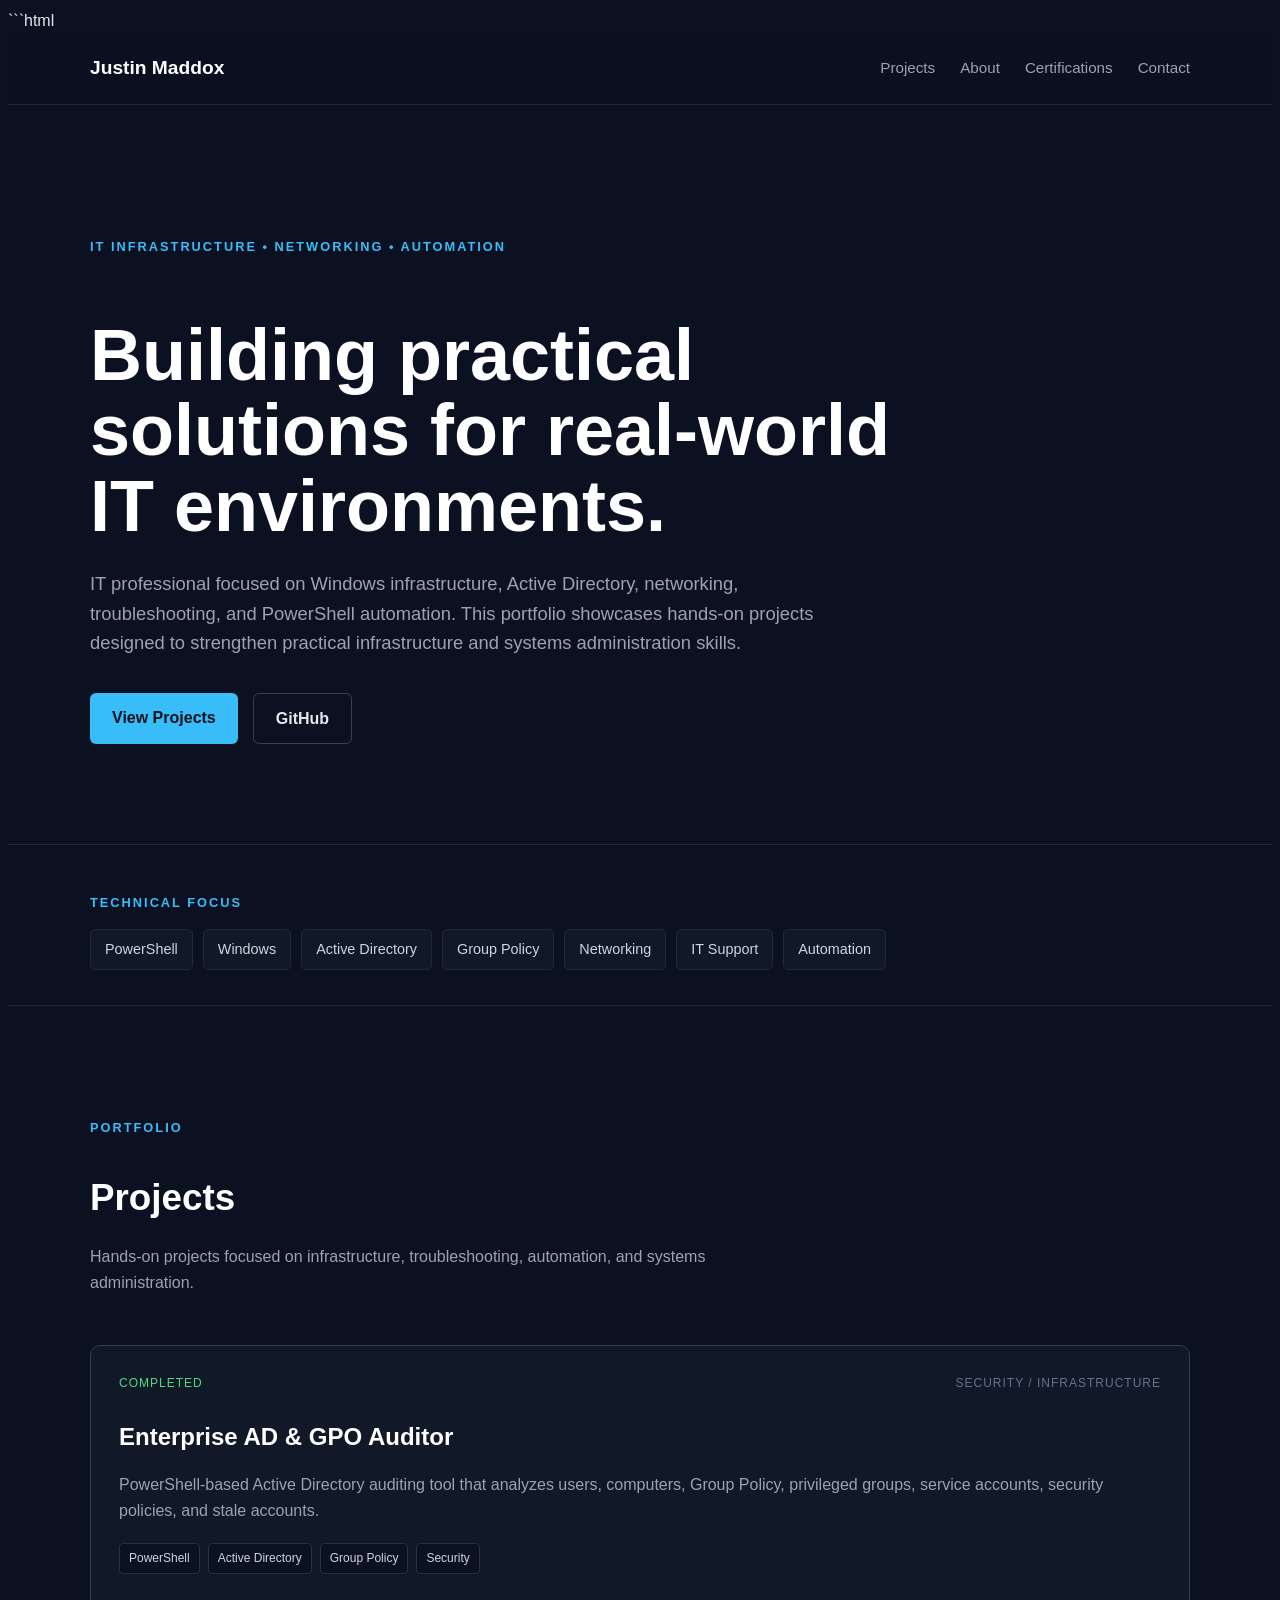
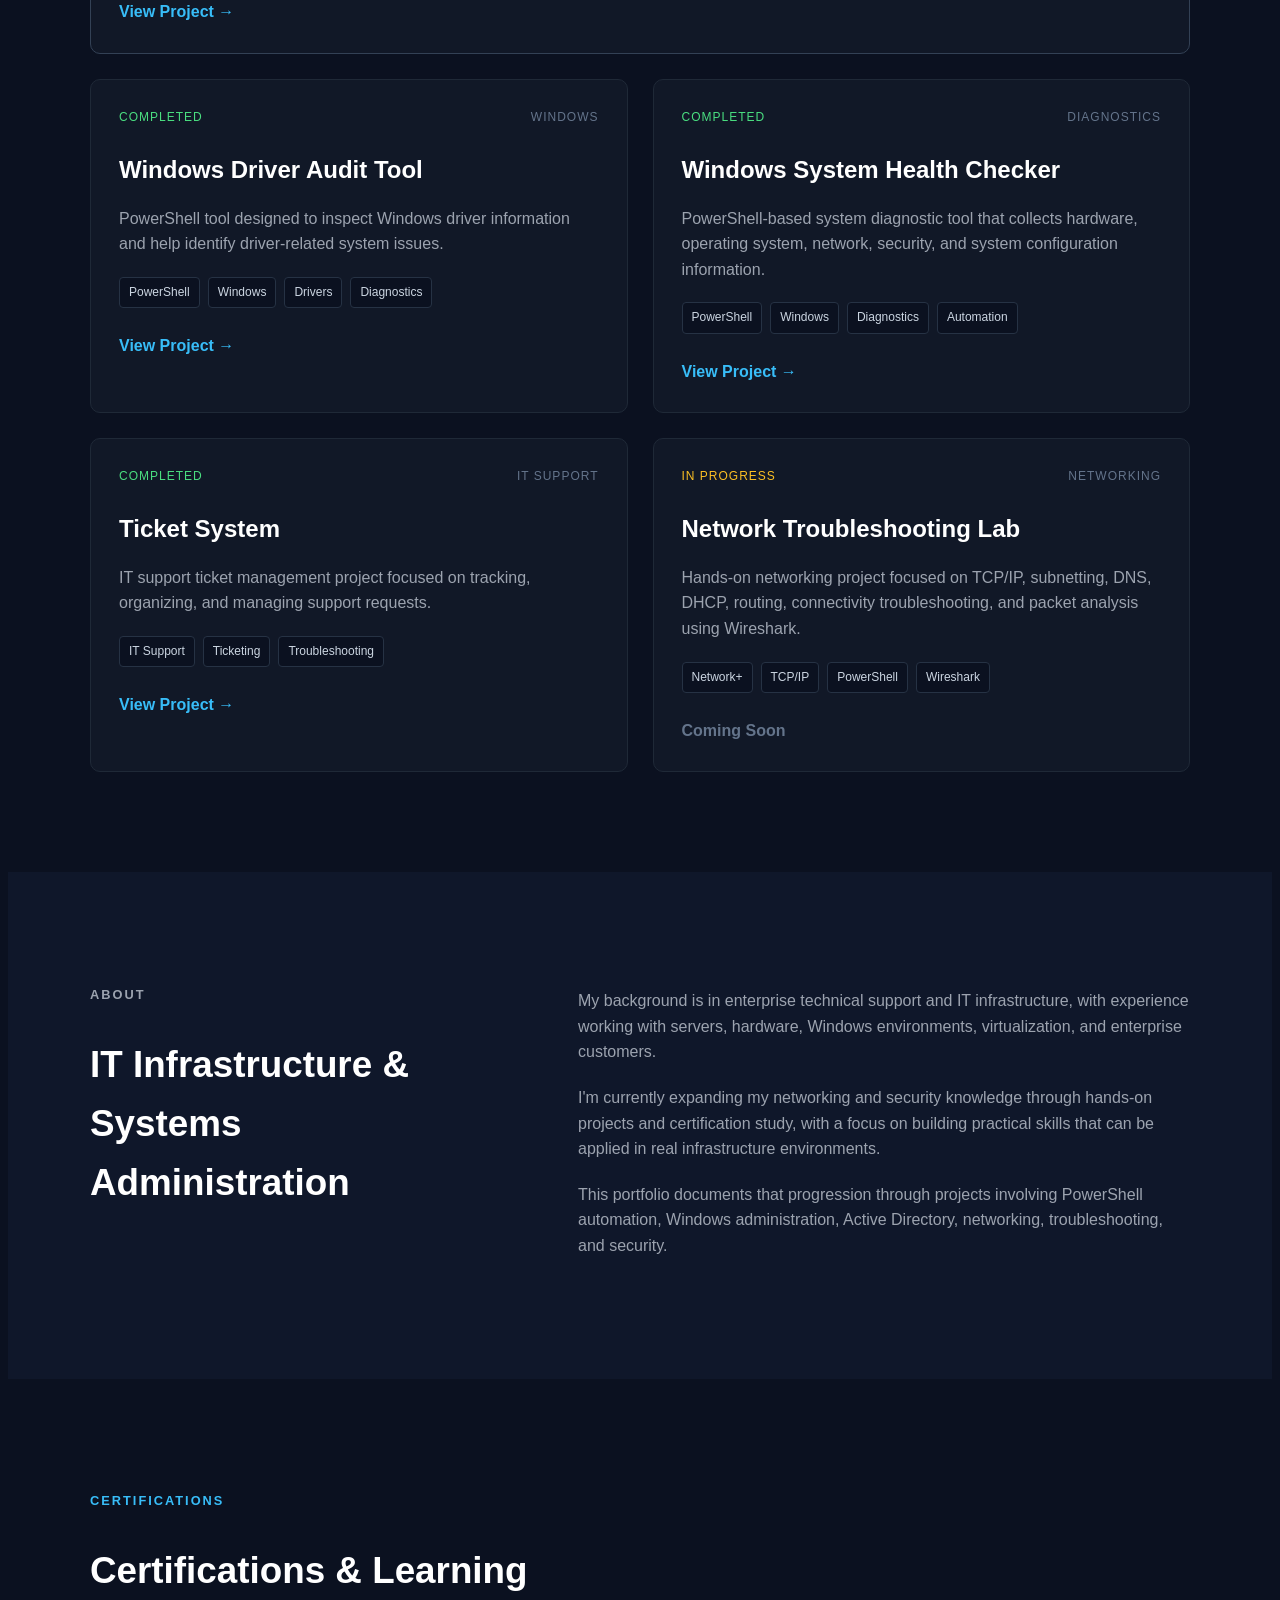
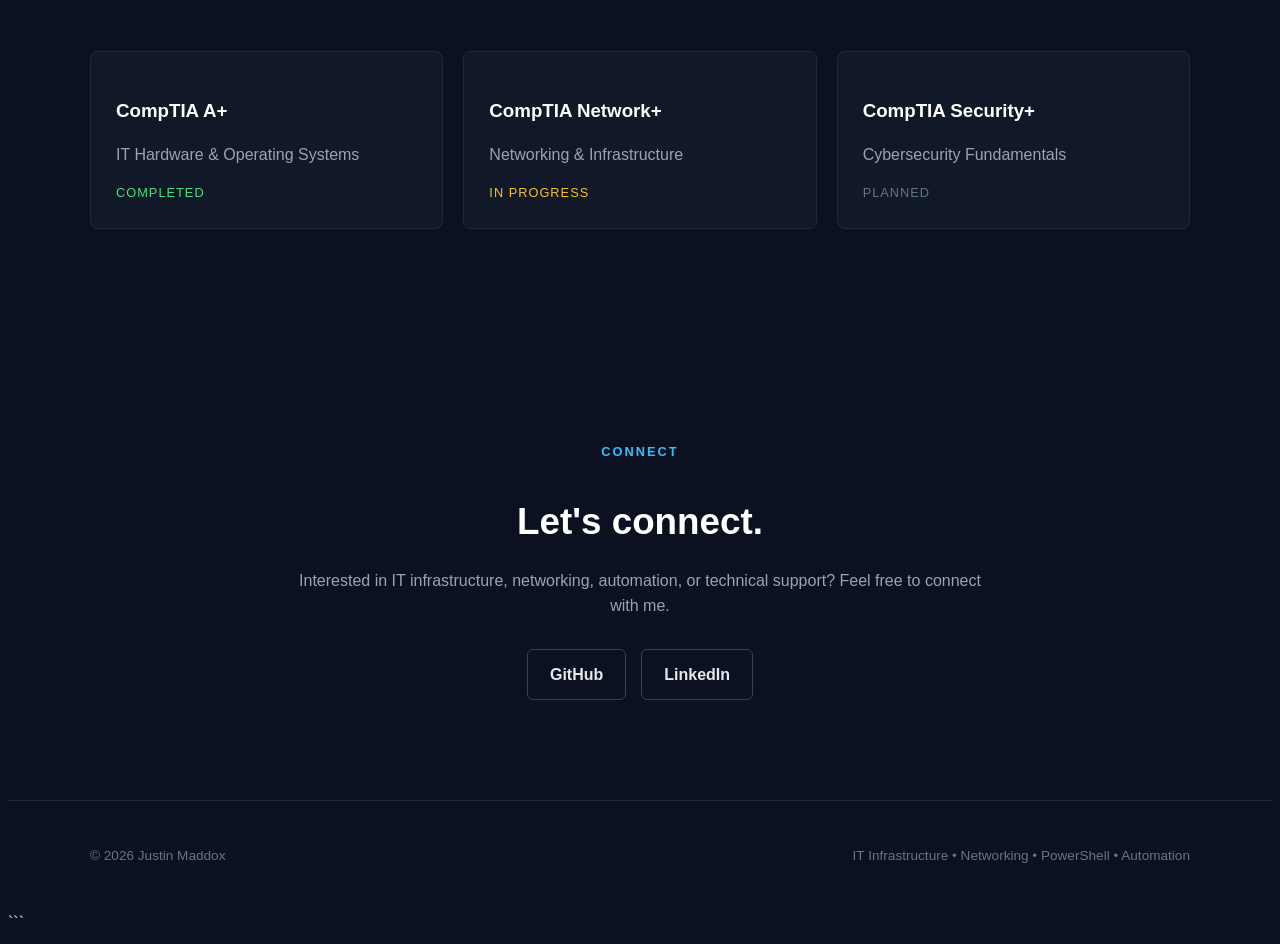
==== index.html @ 747c0b03 "Created initial portfolio website" ====
```html
<!DOCTYPE html>
<html lang="en">
<head>
    <meta charset="UTF-8">
    <meta name="viewport" content="width=device-width, initial-scale=1.0">
    <meta name="description" content="Justin Maddox - IT Infrastructure, Networking, PowerShell, and Automation Portfolio">
    <title>Justin Maddox | IT Infrastructure & Automation</title>
    <link rel="stylesheet" href="style.css">
</head>

<body>

    <header class="navbar">
        <div class="container nav-container">
            <a href="#" class="logo">Justin Maddox</a>

            <nav>
                <a href="#projects">Projects</a>
                <a href="#about">About</a>
                <a href="#certifications">Certifications</a>
                <a href="#contact">Contact</a>
            </nav>
        </div>
    </header>


    <main>

        <!-- Hero Section -->
        <section class="hero">
            <div class="container">

                <p class="eyebrow">IT INFRASTRUCTURE • NETWORKING • AUTOMATION</p>

                <h1>Building practical solutions for real-world IT environments.</h1>

                <p class="hero-description">
                    IT professional focused on Windows infrastructure, Active Directory,
                    networking, troubleshooting, and PowerShell automation.
                    This portfolio showcases hands-on projects designed to strengthen
                    practical infrastructure and systems administration skills.
                </p>

                <div class="hero-buttons">
                    <a href="#projects" class="button primary">View Projects</a>
                    <a href="https://github.com/jus7591" class="button secondary" target="_blank">
                        GitHub
                    </a>
                </div>

            </div>
        </section>


        <!-- Skills -->
        <section class="skills">
            <div class="container">

                <p class="section-label">TECHNICAL FOCUS</p>

                <div class="skill-list">
                    <span>PowerShell</span>
                    <span>Windows</span>
                    <span>Active Directory</span>
                    <span>Group Policy</span>
                    <span>Networking</span>
                    <span>IT Support</span>
                    <span>Automation</span>
                </div>

            </div>
        </section>


        <!-- Projects -->
        <section id="projects" class="section">
            <div class="container">

                <div class="section-heading">
                    <p class="section-label">PORTFOLIO</p>
                    <h2>Projects</h2>
                    <p>
                        Hands-on projects focused on infrastructure, troubleshooting,
                        automation, and systems administration.
                    </p>
                </div>


                <div class="project-grid">

                    <!-- AD & GPO Auditor -->
                    <article class="project-card featured">

                        <div class="project-header">
                            <span class="project-status completed">Completed</span>
                            <span class="project-type">Security / Infrastructure</span>
                        </div>

                        <h3>Enterprise AD & GPO Auditor</h3>

                        <p>
                            PowerShell-based Active Directory auditing tool that analyzes
                            users, computers, Group Policy, privileged groups, service
                            accounts, security policies, and stale accounts.
                        </p>

                        <div class="tags">
                            <span>PowerShell</span>
                            <span>Active Directory</span>
                            <span>Group Policy</span>
                            <span>Security</span>
                        </div>

                        <a
                            href="https://github.com/jus7591/Enterprise-AD-GPO-Auditor"
                            target="_blank"
                            class="project-link">
                            View Project →
                        </a>

                    </article>


                    <!-- Driver Audit -->
                    <article class="project-card">

                        <div class="project-header">
                            <span class="project-status completed">Completed</span>
                            <span class="project-type">Windows</span>
                        </div>

                        <h3>Windows Driver Audit Tool</h3>

                        <p>
                            PowerShell tool designed to inspect Windows driver information
                            and help identify driver-related system issues.
                        </p>

                        <div class="tags">
                            <span>PowerShell</span>
                            <span>Windows</span>
                            <span>Drivers</span>
                            <span>Diagnostics</span>
                        </div>

                        <a
                            href="https://github.com/jus7591/Windows-Driver-Audit-Tool"
                            target="_blank"
                            class="project-link">
                            View Project →
                        </a>

                    </article>


                    <!-- System Health -->
                    <article class="project-card">

                        <div class="project-header">
                            <span class="project-status completed">Completed</span>
                            <span class="project-type">Diagnostics</span>
                        </div>

                        <h3>Windows System Health Checker</h3>

                        <p>
                            PowerShell-based system diagnostic tool that collects hardware,
                            operating system, network, security, and system configuration
                            information.
                        </p>

                        <div class="tags">
                            <span>PowerShell</span>
                            <span>Windows</span>
                            <span>Diagnostics</span>
                            <span>Automation</span>
                        </div>

                        <a
                            href="https://github.com/jus7591/Windows-System-Health-Checker"
                            target="_blank"
                            class="project-link">
                            View Project →
                        </a>

                    </article>


                    <!-- Ticket System -->
                    <article class="project-card">

                        <div class="project-header">
                            <span class="project-status completed">Completed</span>
                            <span class="project-type">IT Support</span>
                        </div>

                        <h3>Ticket System</h3>

                        <p>
                            IT support ticket management project focused on tracking,
                            organizing, and managing support requests.
                        </p>

                        <div class="tags">
                            <span>IT Support</span>
                            <span>Ticketing</span>
                            <span>Troubleshooting</span>
                        </div>

                        <a
                            href="https://github.com/jus7591/ticket-system"
                            target="_blank"
                            class="project-link">
                            View Project →
                        </a>

                    </article>


                    <!-- Network Project -->
                    <article class="project-card upcoming">

                        <div class="project-header">
                            <span class="project-status planned">In Progress</span>
                            <span class="project-type">Networking</span>
                        </div>

                        <h3>Network Troubleshooting Lab</h3>

                        <p>
                            Hands-on networking project focused on TCP/IP, subnetting,
                            DNS, DHCP, routing, connectivity troubleshooting, and
                            packet analysis using Wireshark.
                        </p>

                        <div class="tags">
                            <span>Network+</span>
                            <span>TCP/IP</span>
                            <span>PowerShell</span>
                            <span>Wireshark</span>
                        </div>

                        <span class="project-link disabled">
                            Coming Soon
                        </span>

                    </article>

                </div>

            </div>
        </section>


        <!-- About -->
        <section id="about" class="section alternate">
            <div class="container about-grid">

                <div>
                    <p class="section-label">ABOUT</p>
                    <h2>IT Infrastructure & Systems Administration</h2>
                </div>

                <div>
                    <p>
                        My background is in enterprise technical support and IT
                        infrastructure, with experience working with servers,
                        hardware, Windows environments, virtualization, and
                        enterprise customers.
                    </p>

                    <p>
                        I'm currently expanding my networking and security knowledge
                        through hands-on projects and certification study, with a focus
                        on building practical skills that can be applied in real
                        infrastructure environments.
                    </p>

                    <p>
                        This portfolio documents that progression through projects
                        involving PowerShell automation, Windows administration,
                        Active Directory, networking, troubleshooting, and security.
                    </p>
                </div>

            </div>
        </section>


        <!-- Certifications -->
        <section id="certifications" class="section">
            <div class="container">

                <div class="section-heading">
                    <p class="section-label">CERTIFICATIONS</p>
                    <h2>Certifications & Learning</h2>
                </div>

                <div class="cert-grid">

                    <div class="cert-card">
                        <h3>CompTIA A+</h3>
                        <p>IT Hardware & Operating Systems</p>
                        <span class="cert-status">Completed</span>
                    </div>

                    <div class="cert-card">
                        <h3>CompTIA Network+</h3>
                        <p>Networking & Infrastructure</p>
                        <span class="cert-status in-progress">In Progress</span>
                    </div>

                    <div class="cert-card">
                        <h3>CompTIA Security+</h3>
                        <p>Cybersecurity Fundamentals</p>
                        <span class="cert-status planned">Planned</span>
                    </div>

                </div>

            </div>
        </section>


        <!-- Contact -->
        <section id="contact" class="section contact-section">
            <div class="container">

                <p class="section-label">CONNECT</p>

                <h2>Let's connect.</h2>

                <p>
                    Interested in IT infrastructure, networking, automation,
                    or technical support? Feel free to connect with me.
                </p>

                <div class="contact-links">

                    <a
                        href="https://github.com/jus7591"
                        target="_blank"
                        class="button secondary">
                        GitHub
                    </a>

                    <!-- Replace with your LinkedIn URL -->
                    <a
                        href="https://www.linkedin.com/in/justin-maddox/"
                        class="button secondary">
                        LinkedIn
                    </a>

                </div>

            </div>
        </section>

    </main>


    <footer>
        <div class="container">

            <p>
                © 2026 Justin Maddox
            </p>

            <p>
                IT Infrastructure • Networking • PowerShell • Automation
            </p>

        </div>
    </footer>

</body>
</html>
```
---- style.css ----
```css
/* =========================================================
   Base
========================================================= */

* {
    margin: 0;
    padding: 0;
    box-sizing: border-box;
}

html {
    scroll-behavior: smooth;
}

body {
    font-family: Arial, Helvetica, sans-serif;
    background: #0b1120;
    color: #e5e7eb;
    line-height: 1.6;
}

a {
    color: inherit;
    text-decoration: none;
}

.container {
    width: min(1100px, 90%);
    margin: 0 auto;
}


/* =========================================================
   Navigation
========================================================= */

.navbar {
    position: sticky;
    top: 0;
    z-index: 1000;
    background: rgba(11, 17, 32, 0.95);
    border-bottom: 1px solid #1f2937;
    backdrop-filter: blur(10px);
}

.nav-container {
    display: flex;
    justify-content: space-between;
    align-items: center;
    min-height: 70px;
}

.logo {
    font-size: 1.2rem;
    font-weight: 700;
    color: #ffffff;
}

nav {
    display: flex;
    gap: 25px;
}

nav a {
    color: #9ca3af;
    font-size: 0.95rem;
    transition: color 0.2s ease;
}

nav a:hover {
    color: #38bdf8;
}


/* =========================================================
   Hero
========================================================= */

.hero {
    padding: 120px 0 100px;
    border-bottom: 1px solid #1f2937;
}

.eyebrow,
.section-label {
    color: #38bdf8;
    font-size: 0.8rem;
    font-weight: 700;
    letter-spacing: 2px;
    margin-bottom: 15px;
}

.hero h1 {
    max-width: 850px;
    font-size: clamp(2.5rem, 6vw, 4.5rem);
    line-height: 1.05;
    color: #ffffff;
    margin-bottom: 25px;
}

.hero-description {
    max-width: 750px;
    color: #9ca3af;
    font-size: 1.15rem;
    margin-bottom: 35px;
}

.hero-buttons {
    display: flex;
    gap: 15px;
    flex-wrap: wrap;
}


/* =========================================================
   Buttons
========================================================= */

.button {
    display: inline-block;
    padding: 12px 22px;
    border-radius: 6px;
    font-weight: 600;
    transition: all 0.2s ease;
}

.button.primary {
    background: #38bdf8;
    color: #07111f;
}

.button.primary:hover {
    background: #7dd3fc;
    transform: translateY(-2px);
}

.button.secondary {
    border: 1px solid #374151;
    color: #e5e7eb;
}

.button.secondary:hover {
    border-color: #38bdf8;
    color: #38bdf8;
}


/* =========================================================
   Skills
========================================================= */

.skills {
    padding: 35px 0;
    border-bottom: 1px solid #1f2937;
}

.skill-list {
    display: flex;
    flex-wrap: wrap;
    gap: 10px;
}

.skill-list span {
    padding: 8px 14px;
    background: #111827;
    border: 1px solid #1f2937;
    border-radius: 5px;
    color: #d1d5db;
    font-size: 0.9rem;
}


/* =========================================================
   Sections
========================================================= */

.section {
    padding: 100px 0;
}

.section.alternate {
    background: #0f172a;
}

.section-heading {
    max-width: 700px;
    margin-bottom: 50px;
}

.section h2 {
    color: #ffffff;
    font-size: 2.3rem;
    margin-bottom: 10px;
}

.section-heading p:last-child {
    color: #9ca3af;
}


/* =========================================================
   Projects
========================================================= */

.project-grid {
    display: grid;
    grid-template-columns: repeat(2, 1fr);
    gap: 25px;
}

.project-card {
    background: #111827;
    border: 1px solid #1f2937;
    border-radius: 10px;
    padding: 28px;
    transition: transform 0.2s ease, border-color 0.2s ease;
}

.project-card:hover {
    transform: translateY(-4px);
    border-color: #38bdf8;
}

.project-card.featured {
    grid-column: span 2;
    border-color: #334155;
}

.project-header {
    display: flex;
    justify-content: space-between;
    gap: 10px;
    margin-bottom: 20px;
    flex-wrap: wrap;
}

.project-status,
.project-type {
    font-size: 0.75rem;
    text-transform: uppercase;
    letter-spacing: 1px;
}

.project-status.completed {
    color: #4ade80;
}

.project-status.planned {
    color: #fbbf24;
}

.project-type {
    color: #64748b;
}

.project-card h3 {
    color: #ffffff;
    font-size: 1.5rem;
    margin-bottom: 12px;
}

.project-card p {
    color: #9ca3af;
    margin-bottom: 20px;
}

.tags {
    display: flex;
    flex-wrap: wrap;
    gap: 8px;
    margin-bottom: 25px;
}

.tags span {
    background: #0b1120;
    border: 1px solid #263244;
    border-radius: 4px;
    padding: 5px 9px;
    font-size: 0.75rem;
    color: #cbd5e1;
}

.project-link {
    color: #38bdf8;
    font-weight: 600;
}

.project-link:hover {
    color: #7dd3fc;
}

.project-link.disabled {
    color: #64748b;
    cursor: default;
}


/* =========================================================
   About
========================================================= */

.about-grid {
    display: grid;
    grid-template-columns: 1fr 1.5fr;
    gap: 80px;
}

.about-grid p {
    color: #9ca3af;
    margin-bottom: 20px;
}


/* =========================================================
   Certifications
========================================================= */

.cert-grid {
    display: grid;
    grid-template-columns: repeat(3, 1fr);
    gap: 20px;
}

.cert-card {
    background: #111827;
    border: 1px solid #1f2937;
    border-radius: 8px;
    padding: 25px;
}

.cert-card h3 {
    color: #ffffff;
    margin-bottom: 8px;
}

.cert-card p {
    color: #9ca3af;
    margin-bottom: 15px;
}

.cert-status {
    color: #4ade80;
    font-size: 0.8rem;
    text-transform: uppercase;
    letter-spacing: 1px;
}

.cert-status.in-progress {
    color: #fbbf24;
}

.cert-status.planned {
    color: #64748b;
}


/* =========================================================
   Contact
========================================================= */

.contact-section {
    text-align: center;
}

.contact-section > .container {
    max-width: 700px;
}

.contact-section h2 {
    margin-bottom: 15px;
}

.contact-section p:not(.section-label) {
    color: #9ca3af;
    margin-bottom: 30px;
}

.contact-links {
    display: flex;
    justify-content: center;
    gap: 15px;
    flex-wrap: wrap;
}


/* =========================================================
   Footer
========================================================= */

footer {
    border-top: 1px solid #1f2937;
    padding: 30px 0;
    color: #64748b;
    font-size: 0.85rem;
}

footer .container {
    display: flex;
    justify-content: space-between;
    gap: 20px;
    flex-wrap: wrap;
}


/* =========================================================
   Mobile
========================================================= */

@media (max-width: 768px) {

    nav {
        display: none;
    }

    .hero {
        padding: 80px 0;
    }

    .project-grid {
        grid-template-columns: 1fr;
    }

    .project-card.featured {
        grid-column: span 1;
    }

    .about-grid {
        grid-template-columns: 1fr;
        gap: 30px;
    }

    .cert-grid {
        grid-template-columns: 1fr;
    }

    .hero h1 {
        font-size: 2.7rem;
    }

    footer .container {
        flex-direction: column;
    }
}
```
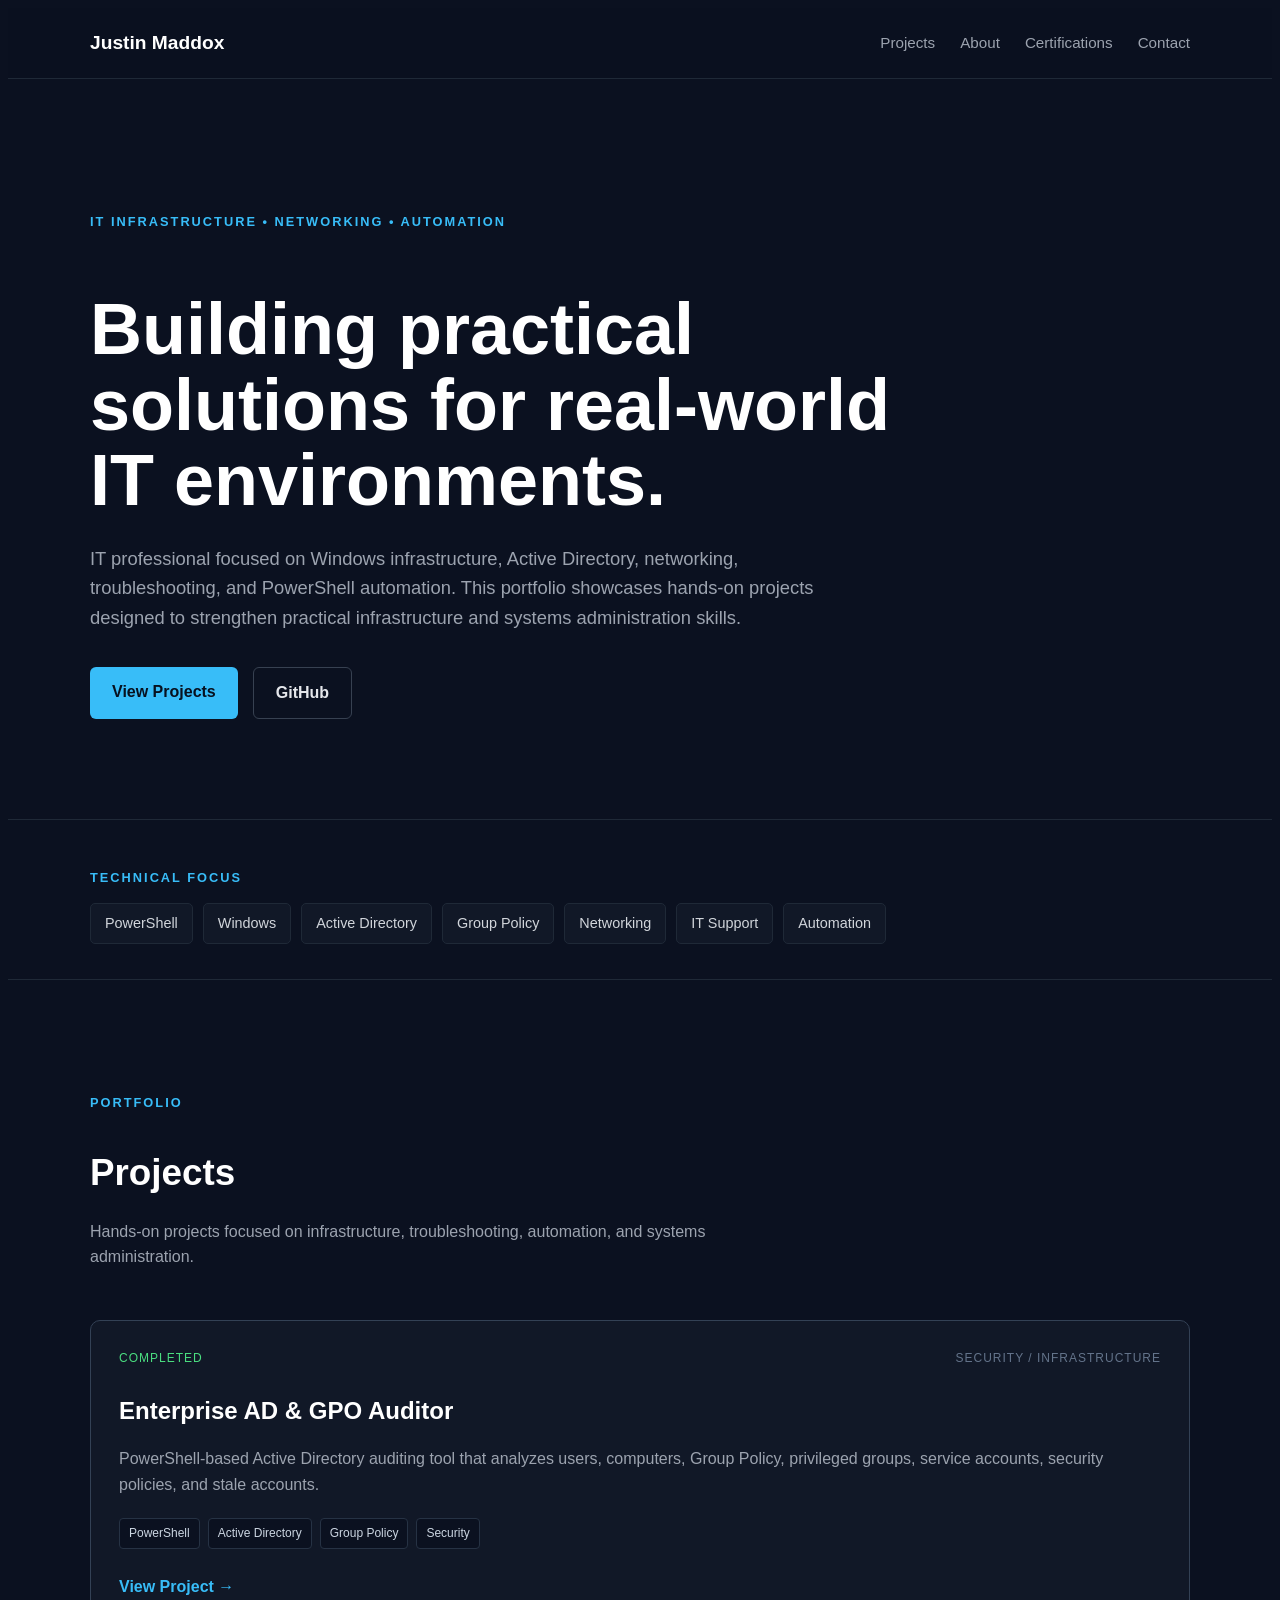
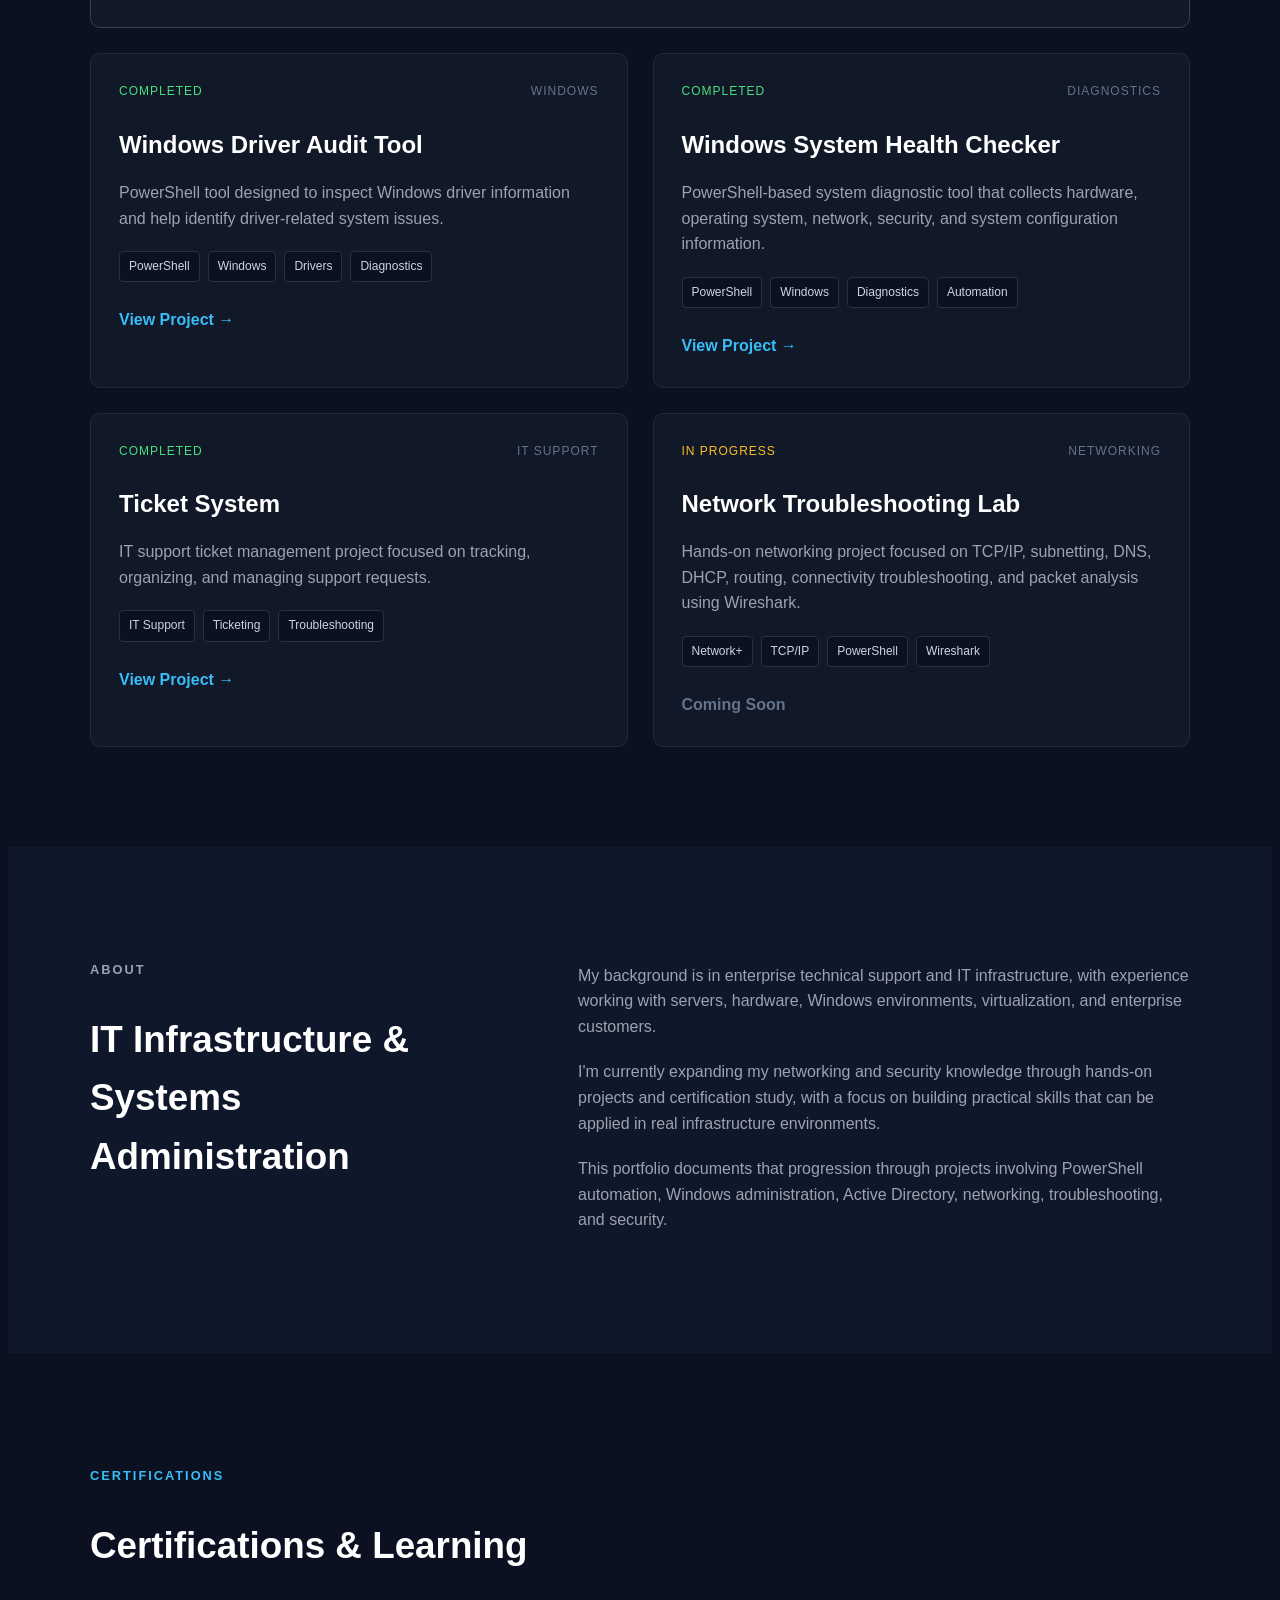
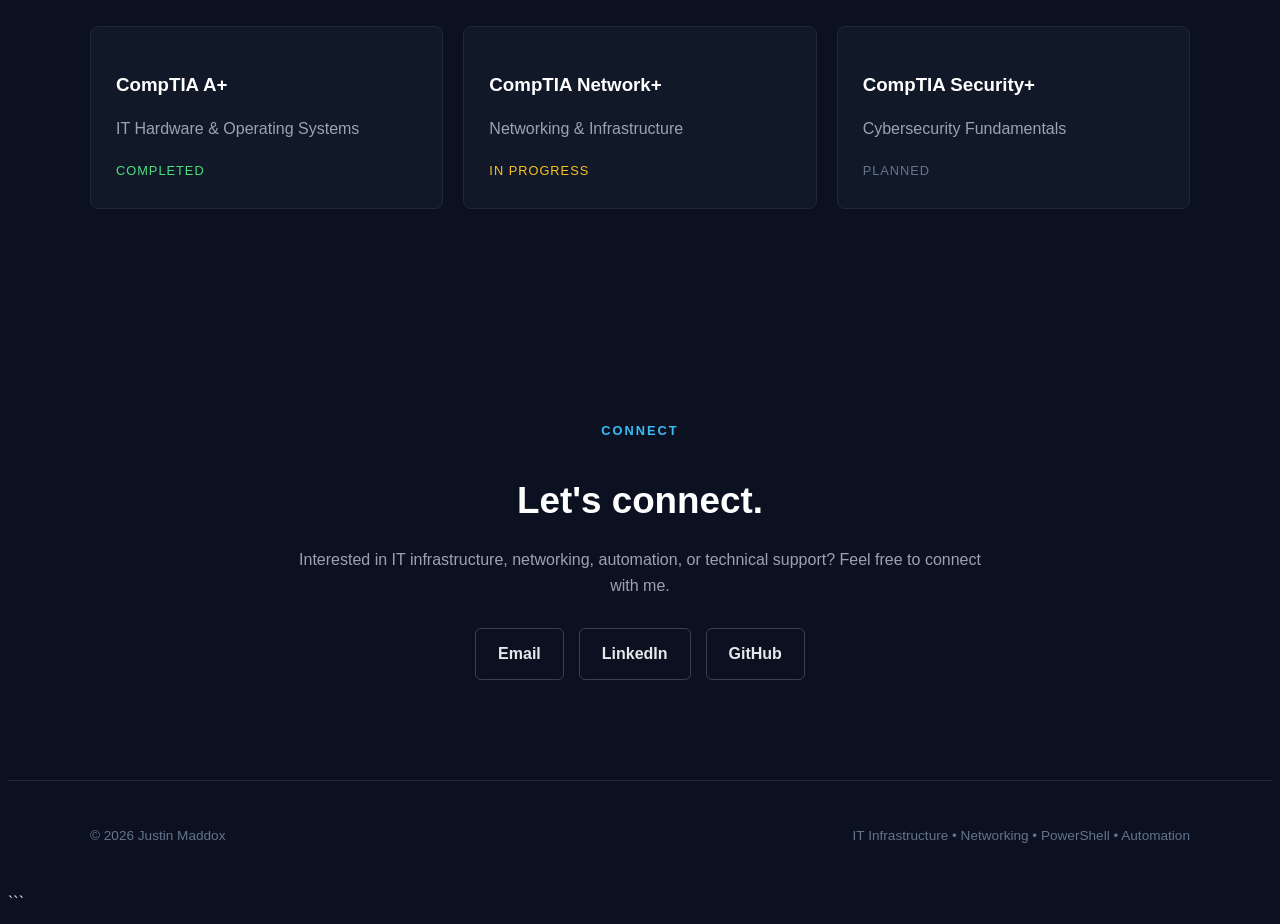
==== commit 30e3d963: "Added email under contact details" ====
--- a/index.html
+++ b/index.html
@@ -1,4 +1,3 @@
-```html
 <!DOCTYPE html>
 <html lang="en">
 <head>
@@ -338,6 +337,18 @@
 
                 <div class="contact-links">
 
+                    <a 
+                        href="mailto:jmaddox7591@gmail.com" 
+                        class="button secondary"> 
+                        Email 
+                    </a>
+                    
+                    <a
+                        href="https://www.linkedin.com/in/justin-maddox/"
+                        class="button secondary">
+                        LinkedIn
+                    </a>
+
                     <a
                         href="https://github.com/jus7591"
                         target="_blank"
@@ -345,13 +356,6 @@
                         GitHub
                     </a>
 
-                    <!-- Replace with your LinkedIn URL -->
-                    <a
-                        href="https://www.linkedin.com/in/justin-maddox/"
-                        class="button secondary">
-                        LinkedIn
-                    </a>
-
                 </div>
 
             </div>
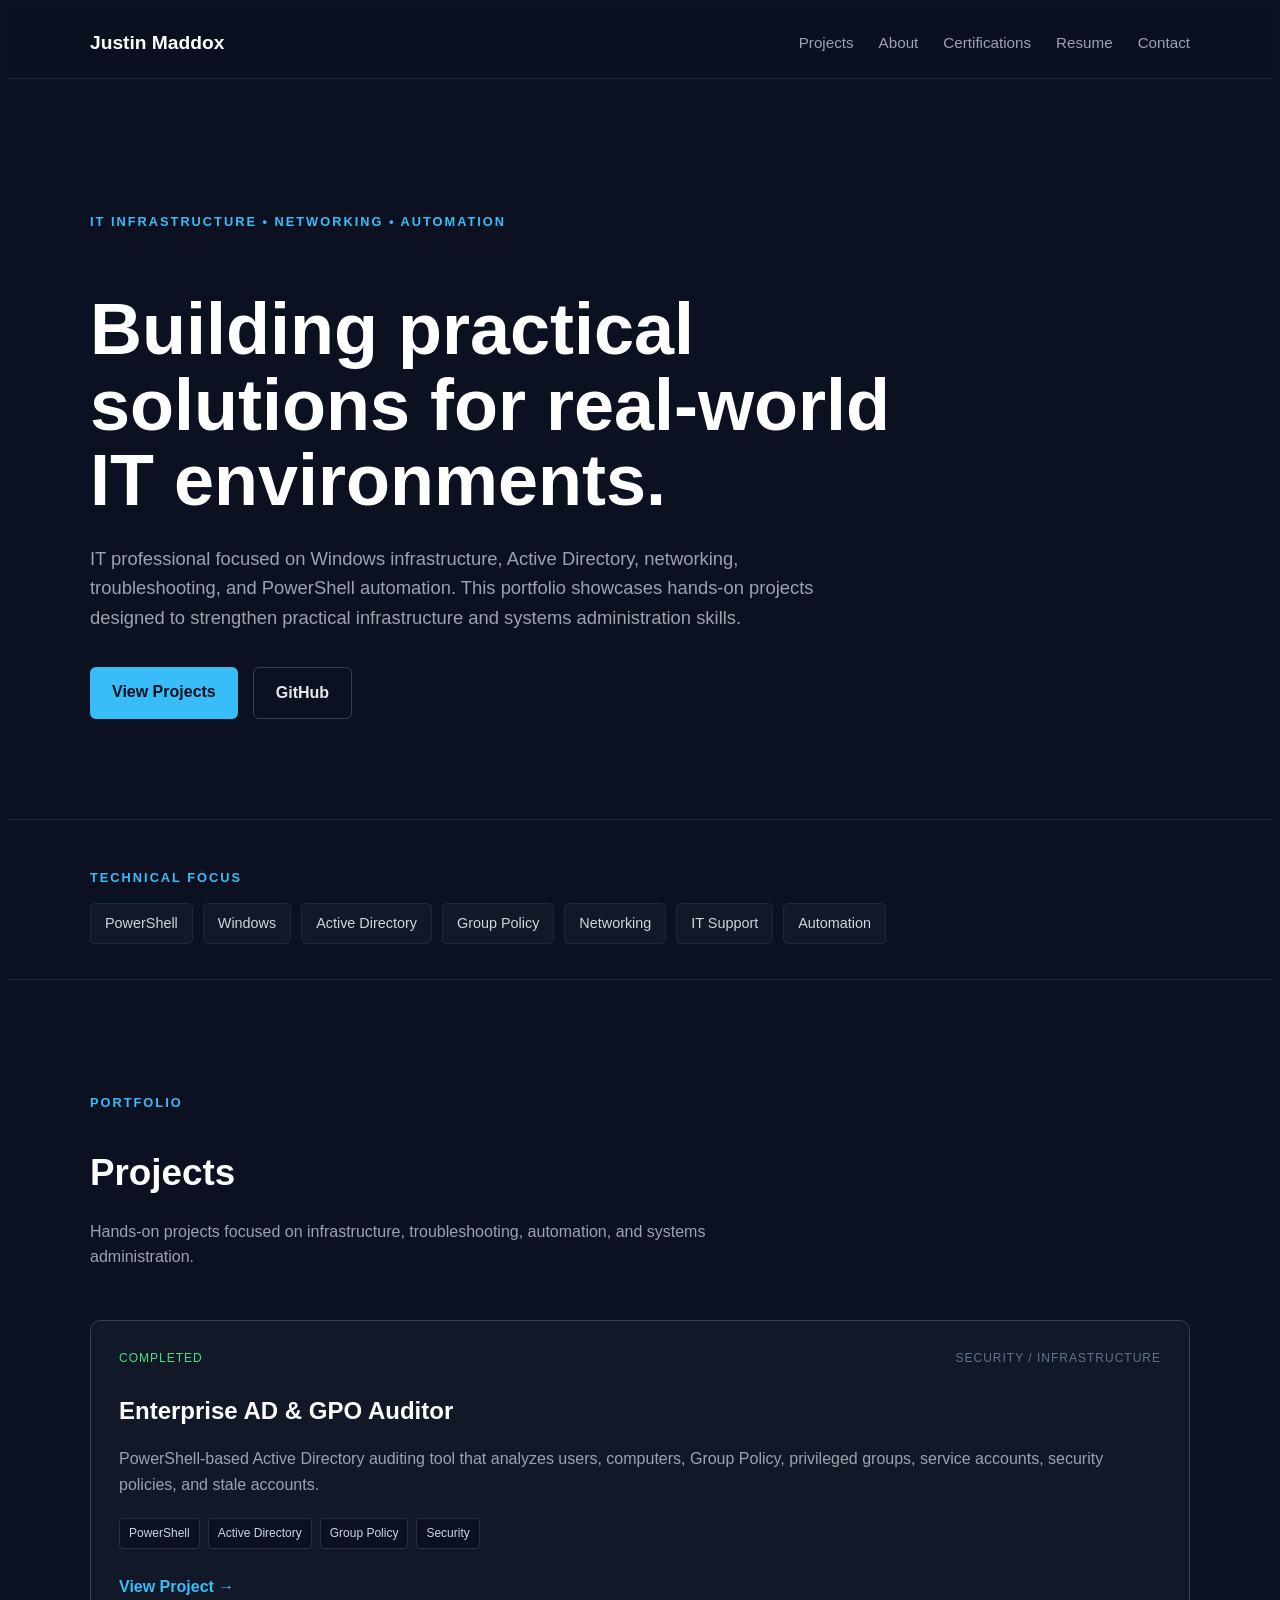
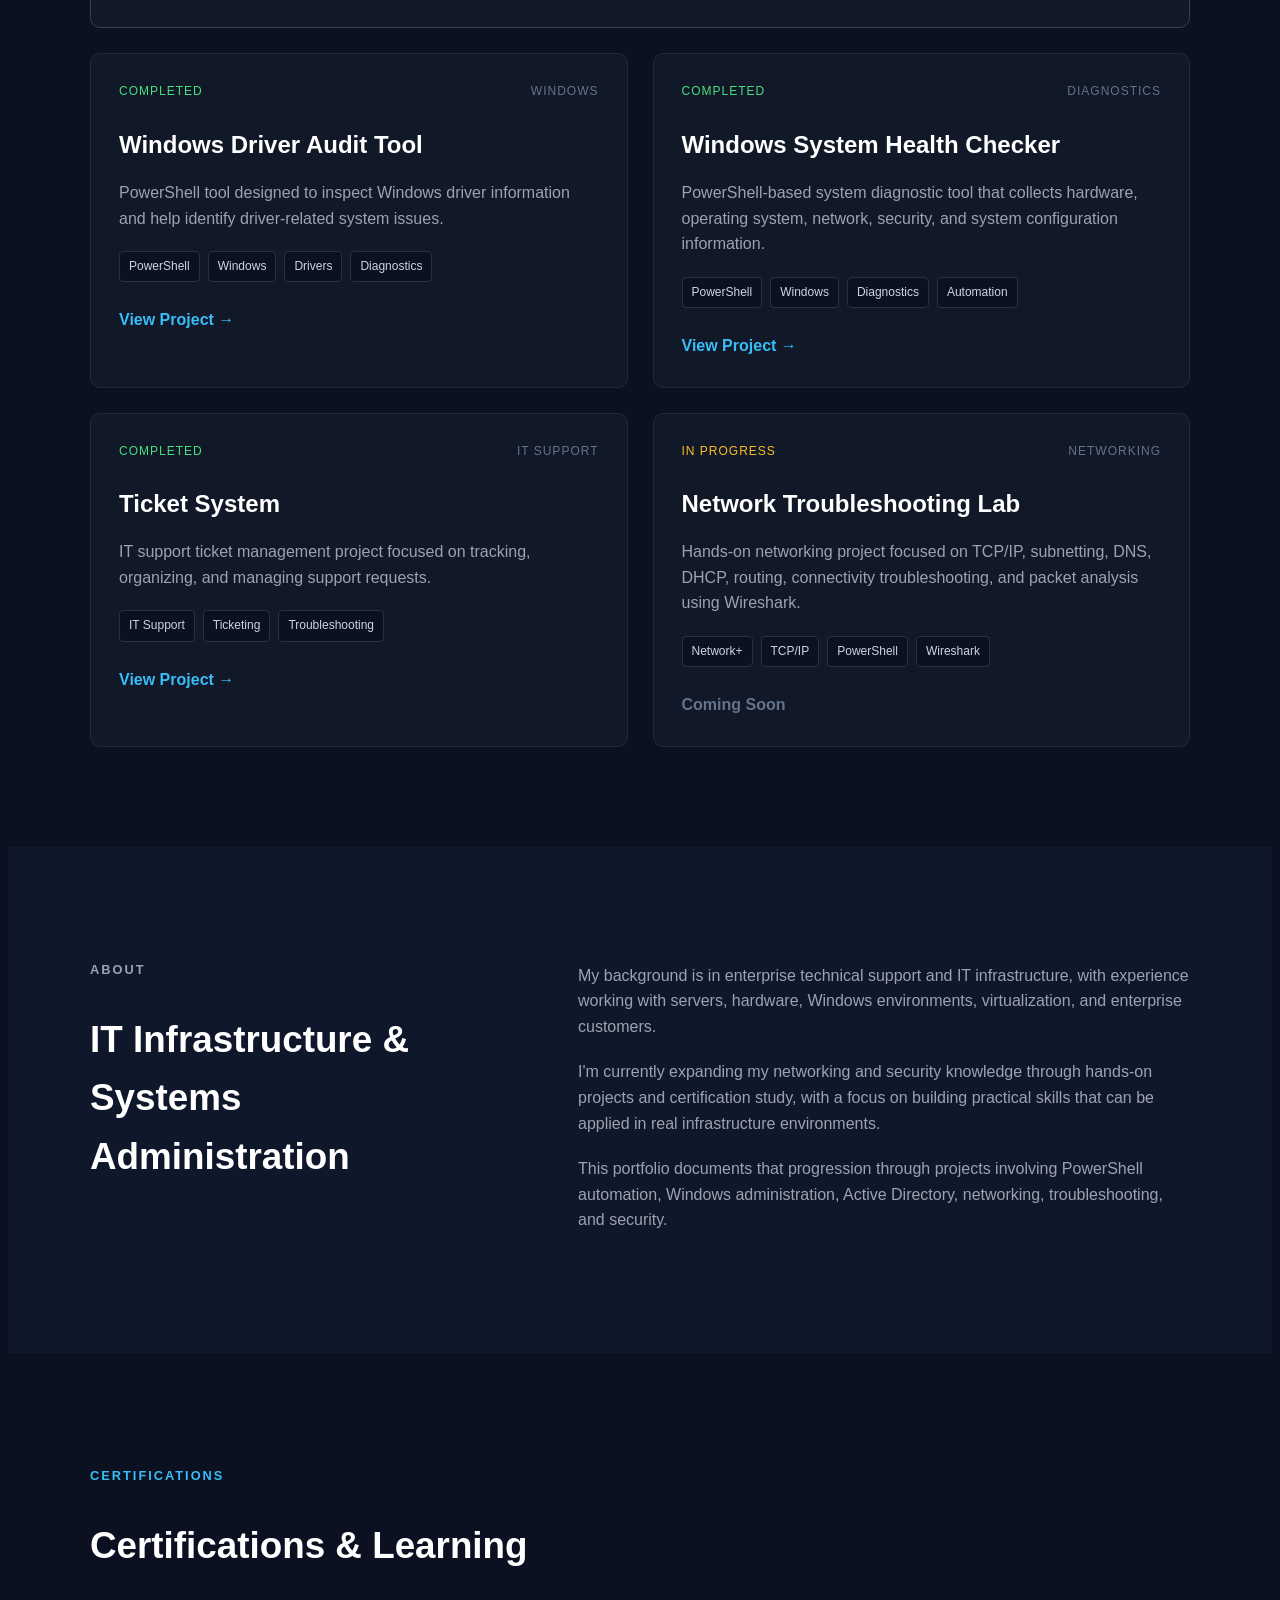
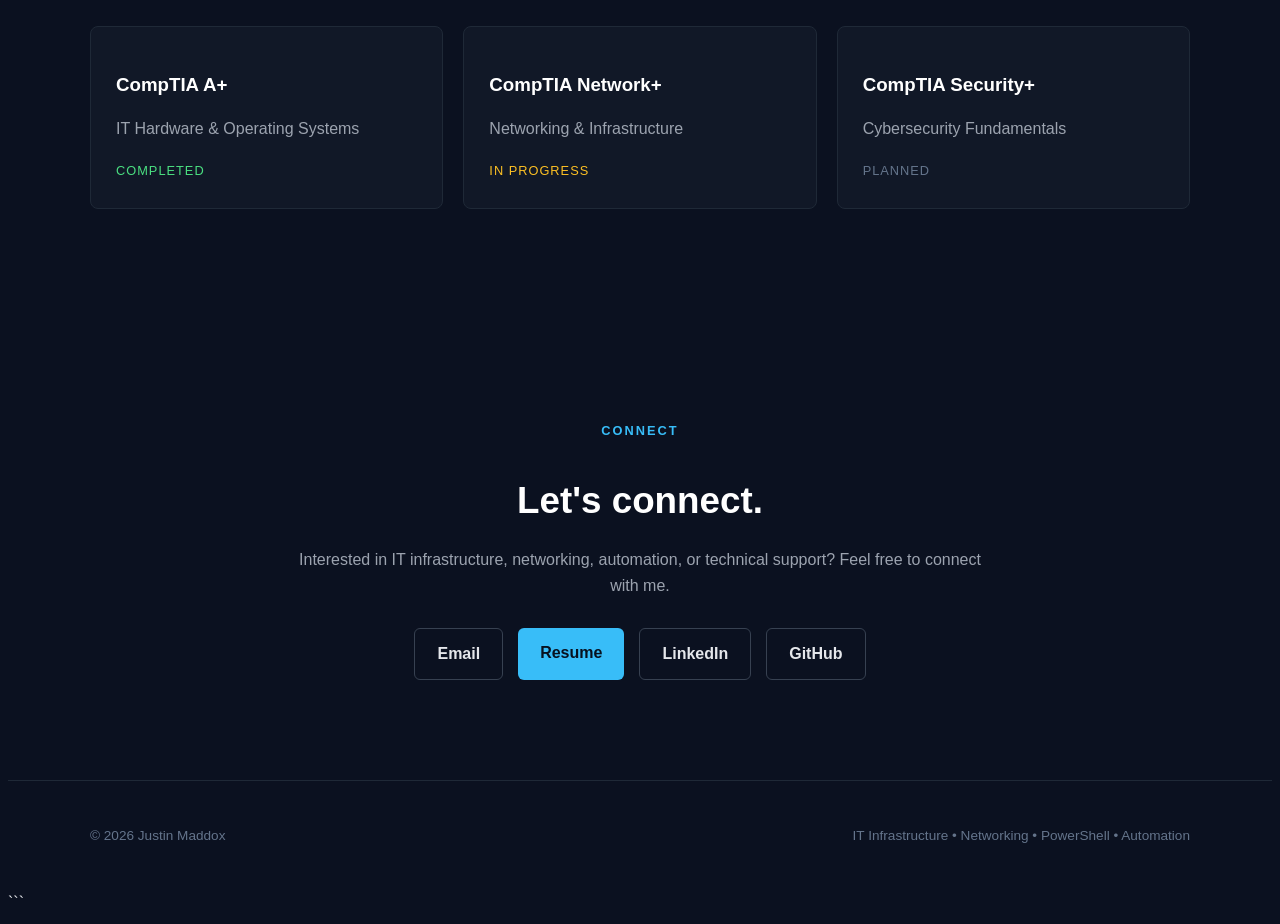
==== commit e7c46aa0: "Add resume to portfolio" ====
--- a/index.html
+++ b/index.html
@@ -18,6 +18,7 @@
                 <a href="#projects">Projects</a>
                 <a href="#about">About</a>
                 <a href="#certifications">Certifications</a>
+                <a href="resume/Justin-Maddox-Resume.pdf" target="_blank">Resume</a>
                 <a href="#contact">Contact</a>
             </nav>
         </div>
@@ -339,12 +340,21 @@
 
                     <a 
                         href="mailto:jmaddox7591@gmail.com" 
+                        target="_blank"
                         class="button secondary"> 
                         Email 
                     </a>
                     
                     <a
+                        href="resume/Justin-Maddox-Resume.pdf"
+                        target="_blank"
+                        class="button primary">
+                        Resume
+                    </a>
+
+                    <a
                         href="https://www.linkedin.com/in/justin-maddox/"
+                        target="_blank"
                         class="button secondary">
                         LinkedIn
                     </a>
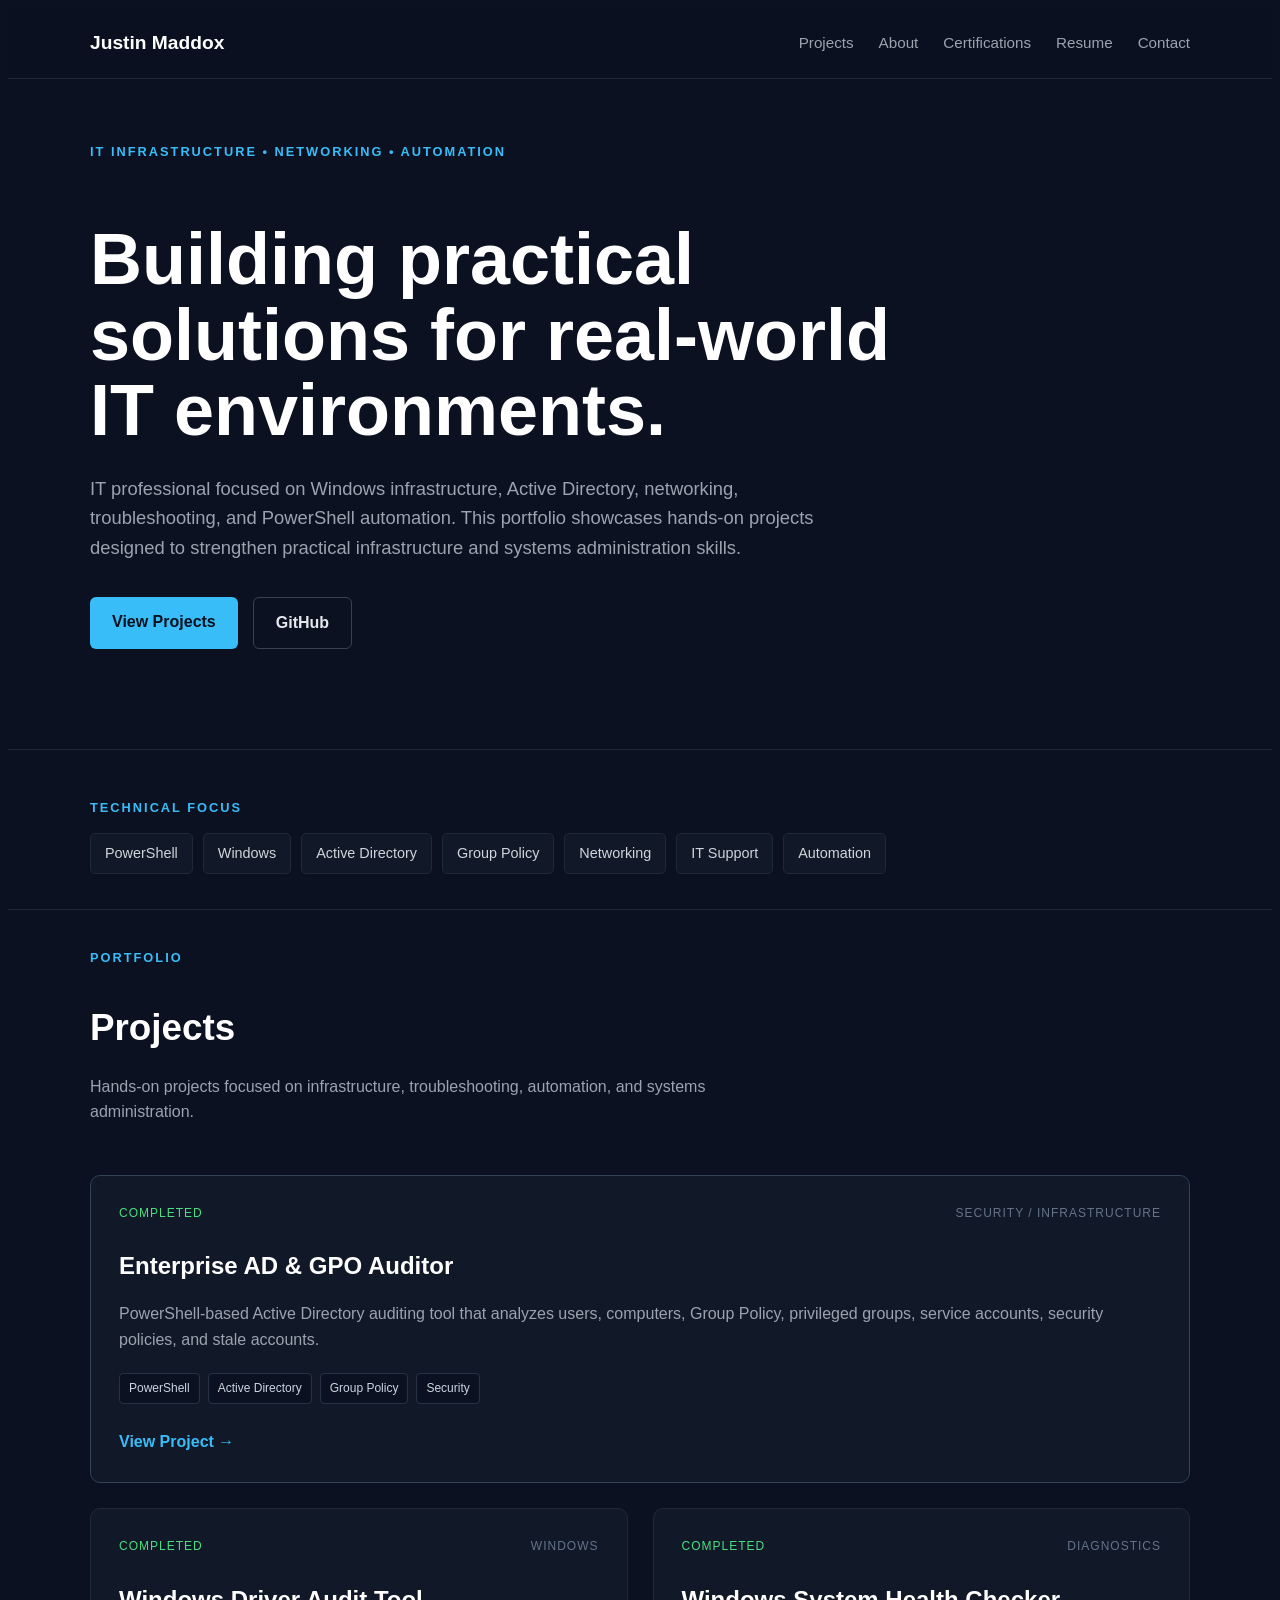
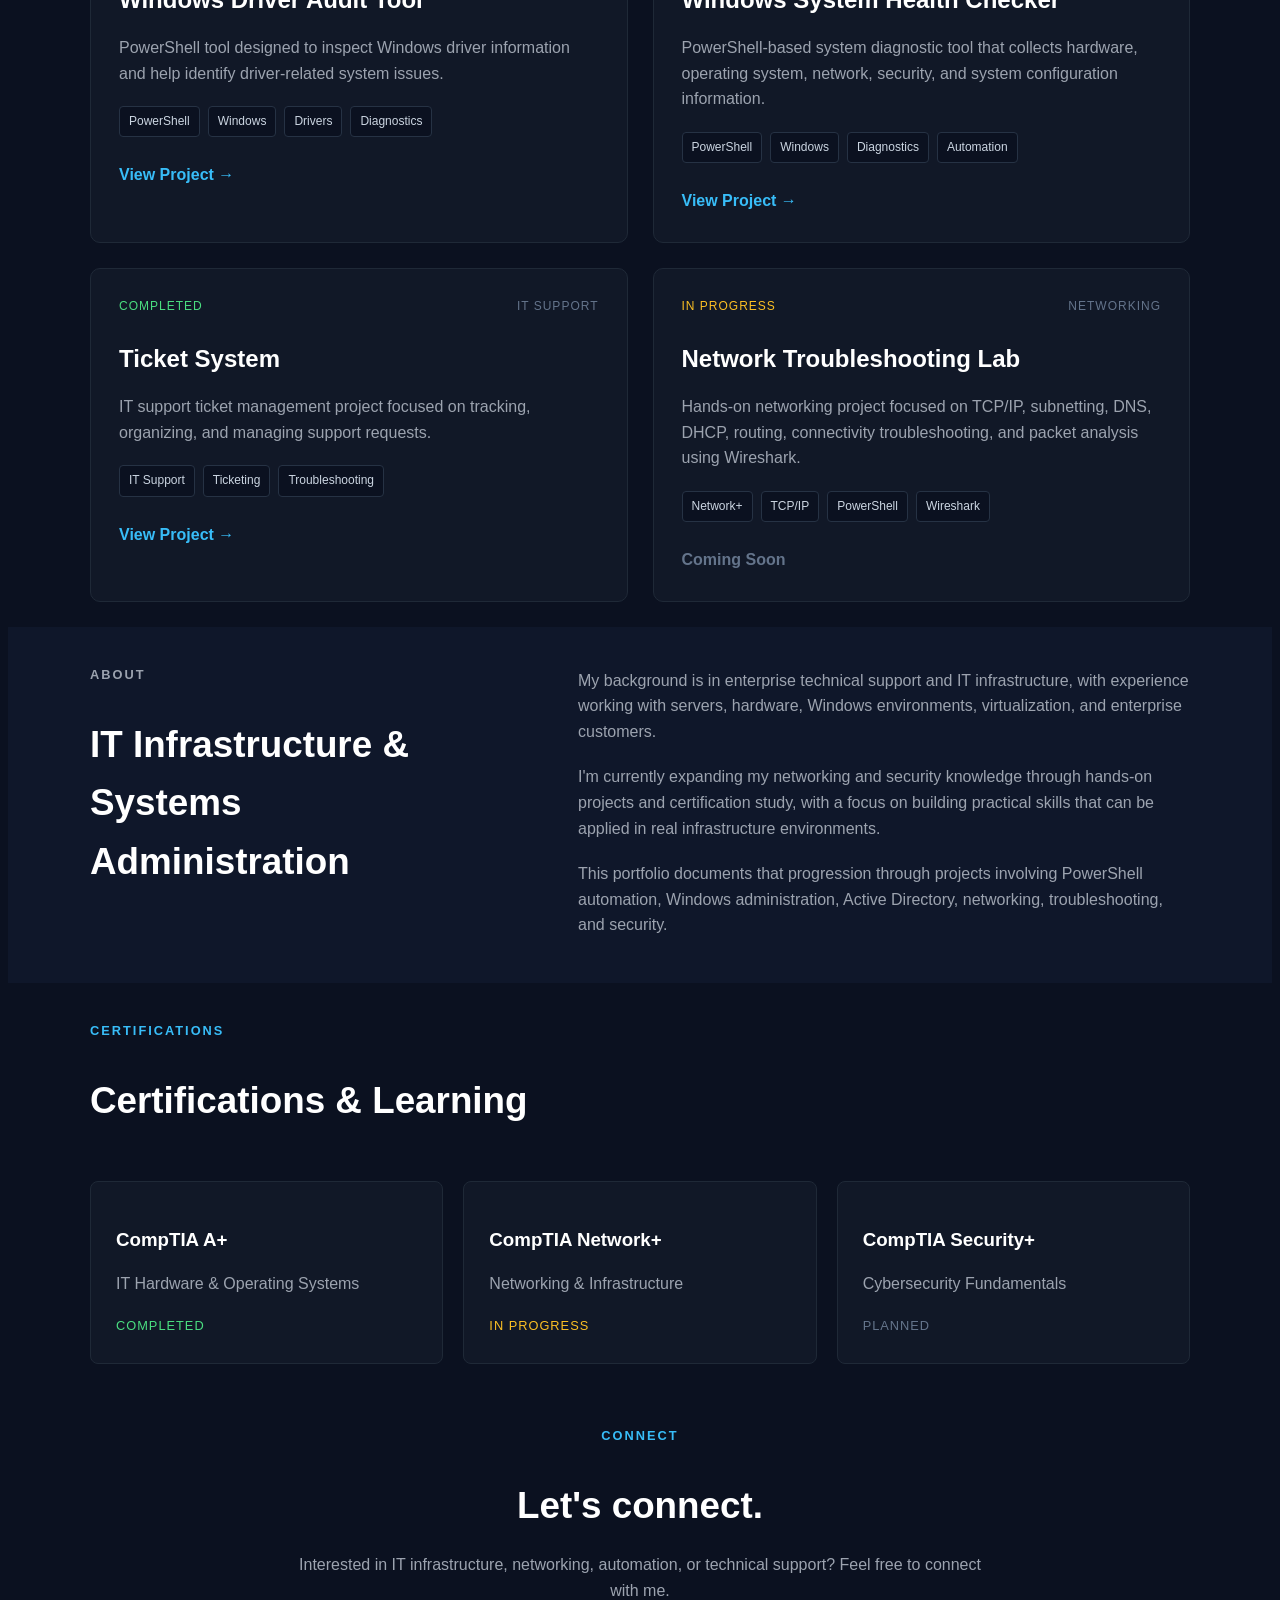
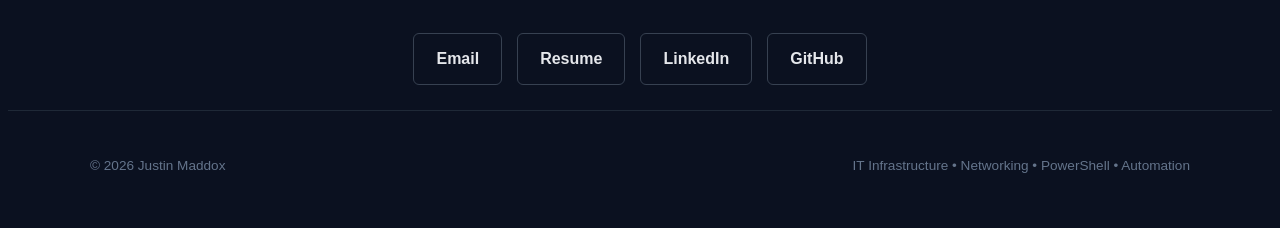
==== commit 1f195615: "Added a dedicated page for each project & CSS modifications" ====
--- a/index.html
+++ b/index.html
@@ -91,7 +91,7 @@
 
                     <!-- AD & GPO Auditor -->
                     <article class="project-card featured">
-
+                       
                         <div class="project-header">
                             <span class="project-status completed">Completed</span>
                             <span class="project-type">Security / Infrastructure</span>
@@ -113,8 +113,7 @@
                         </div>
 
                         <a
-                            href="https://github.com/jus7591/Enterprise-AD-GPO-Auditor"
-                            target="_blank"
+                            href="project-ad-gpo-auditor.html"
                             class="project-link">
                             View Project →
                         </a>
@@ -348,7 +347,7 @@
                     <a
                         href="resume/Justin-Maddox-Resume.pdf"
                         target="_blank"
-                        class="button primary">
+                        class="button secondary">
                         Resume
                     </a>
 
@@ -390,4 +389,3 @@
 
 </body>
 </html>
-```
--- a/style.css
+++ b/style.css
@@ -78,7 +78,7 @@
 ========================================================= */
 
 .hero {
-    padding: 120px 0 100px;
+    padding: 50px 0 100px;
     border-bottom: 1px solid #1f2937;
 }
 
@@ -176,7 +176,7 @@
 ========================================================= */
 
 .section {
-    padding: 100px 0;
+    padding: 25px 0;
 }
 
 .section.alternate {
@@ -207,6 +207,16 @@
     display: grid;
     grid-template-columns: repeat(2, 1fr);
     gap: 25px;
+}
+
+.project-image {
+    width: 100%;
+    max-height: 450px;
+    object-fit: cover;
+    object-position: top;
+    border-radius: 6px;
+    margin-bottom: 25px;
+    border: 1px solid #263244;
 }
 
 .project-card {
@@ -233,6 +243,19 @@
     gap: 10px;
     margin-bottom: 20px;
     flex-wrap: wrap;
+}
+
+.project-screenshot img {
+    display: block;
+    width: 85%;
+    max-width: 1000px;
+    max-height: 600px;
+    object-fit: contain;
+    object-position: top;
+    margin: 20px auto 0;
+    background: #020617;
+    border: 1px solid #263244;
+    border-radius: 6px;
 }
 
 .project-status,
@@ -442,4 +465,186 @@
         flex-direction: column;
     }
 }
-```
+
+```css
+/* =========================================================
+   AD & GPO Auditor Project Page
+   Scoped to .project-page so it does not affect homepage
+========================================================= */
+
+.project-page .project-hero {
+    padding: 100px 0 80px;
+    background: #0b1120;
+    border-bottom: 1px solid #1f2937;
+}
+
+.project-page .back-link {
+    display: inline-block;
+    color: #38bdf8;
+    margin-bottom: 40px;
+    font-weight: 600;
+}
+
+.project-page .back-link:hover {
+    color: #7dd3fc;
+}
+
+.project-page .project-hero h1 {
+    max-width: 900px;
+    color: #ffffff;
+    font-size: clamp(2.8rem, 6vw, 4.5rem);
+    line-height: 1.05;
+    margin-bottom: 25px;
+}
+
+.project-page .project-hero-description {
+    max-width: 800px;
+    color: #9ca3af;
+    font-size: 1.2rem;
+    line-height: 1.7;
+    margin-bottom: 30px;
+}
+
+
+/* Project metadata */
+
+.project-page .project-meta {
+    display: flex;
+    flex-wrap: wrap;
+    gap: 40px;
+    margin-top: 35px;
+    padding-top: 25px;
+    border-top: 1px solid #1f2937;
+}
+
+.project-page .project-meta > div {
+    display: flex;
+    flex-direction: column;
+    gap: 5px;
+}
+
+.project-page .meta-label {
+    color: #64748b;
+    font-size: 0.7rem;
+    font-weight: 700;
+    letter-spacing: 1.5px;
+}
+
+.project-page .project-meta strong {
+    color: #e5e7eb;
+    font-size: 0.9rem;
+    font-weight: 500;
+}
+
+
+/* Capability cards */
+
+.project-page .capability-grid {
+    display: grid;
+    grid-template-columns: repeat(3, 1fr);
+    gap: 20px;
+}
+
+.project-page .capability-card {
+    background: #111827;
+    border: 1px solid #1f2937;
+    border-radius: 8px;
+    padding: 25px;
+}
+
+.project-page .capability-card h3 {
+    color: #ffffff;
+    margin-bottom: 12px;
+}
+
+.project-page .capability-card p {
+    color: #9ca3af;
+    line-height: 1.7;
+}
+
+
+/* Architecture */
+
+.project-page .code-block {
+    background: #020617;
+    border: 1px solid #1f2937;
+    border-radius: 8px;
+    padding: 25px;
+    overflow-x: auto;
+    color: #cbd5e1;
+    line-height: 1.7;
+}
+
+
+/* Screenshots */
+
+.project-page .project-screenshot {
+    background: #111827;
+    border: 1px solid #1f2937;
+    border-radius: 10px;
+    padding: 25px;
+    margin-bottom: 30px;
+}
+
+.project-page .project-screenshot h3 {
+    color: #ffffff;
+    margin-bottom: 10px;
+}
+
+.project-page .project-screenshot p {
+    color: #9ca3af;
+    line-height: 1.7;
+    margin-bottom: 20px;
+}
+
+.project-page .project-screenshot img {
+    display: block;
+    width: 85%;
+    max-width: 1000px;
+    max-height: 600px;
+    object-fit: contain;
+    margin: 0 auto;
+    background: #020617;
+    border: 1px solid #263244;
+    border-radius: 6px;
+}
+
+
+/* Mobile */
+
+@media (max-width: 768px) {
+
+    .project-page .project-hero {
+        padding: 70px 0 60px;
+    }
+
+    .project-page .project-hero h1 {
+        font-size: 2.8rem;
+    }
+
+    .project-page .project-meta {
+        gap: 20px;
+    }
+
+    .project-page .capability-grid {
+        grid-template-columns: 1fr;
+    }
+
+    .project-page .project-screenshot {
+        padding: 20px;
+    }
+
+    .project-page .project-screenshot img {
+        width: 100%;
+    }
+
+}
+
+.project-page .project-hero-actions {
+    display: flex;
+    flex-wrap: wrap;
+    gap: 15px;
+    margin-top: 35px;
+}
+
+
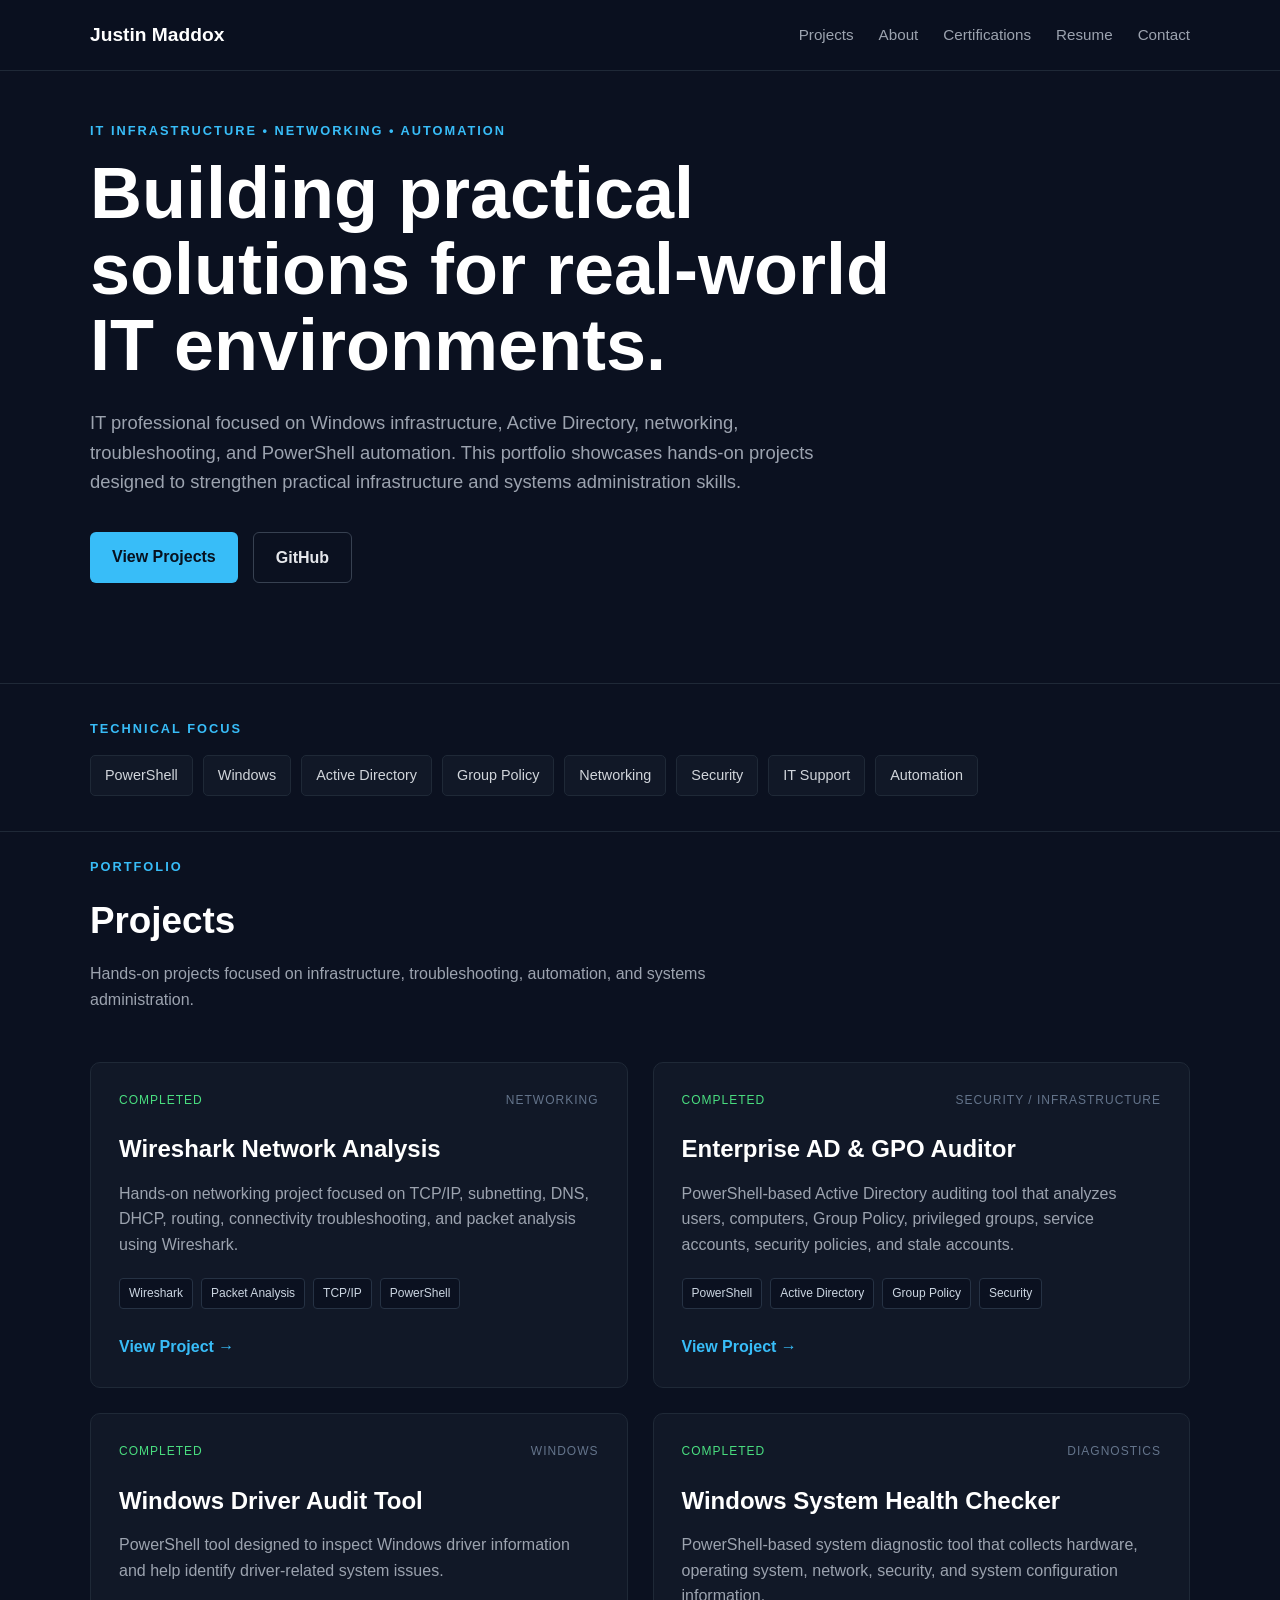
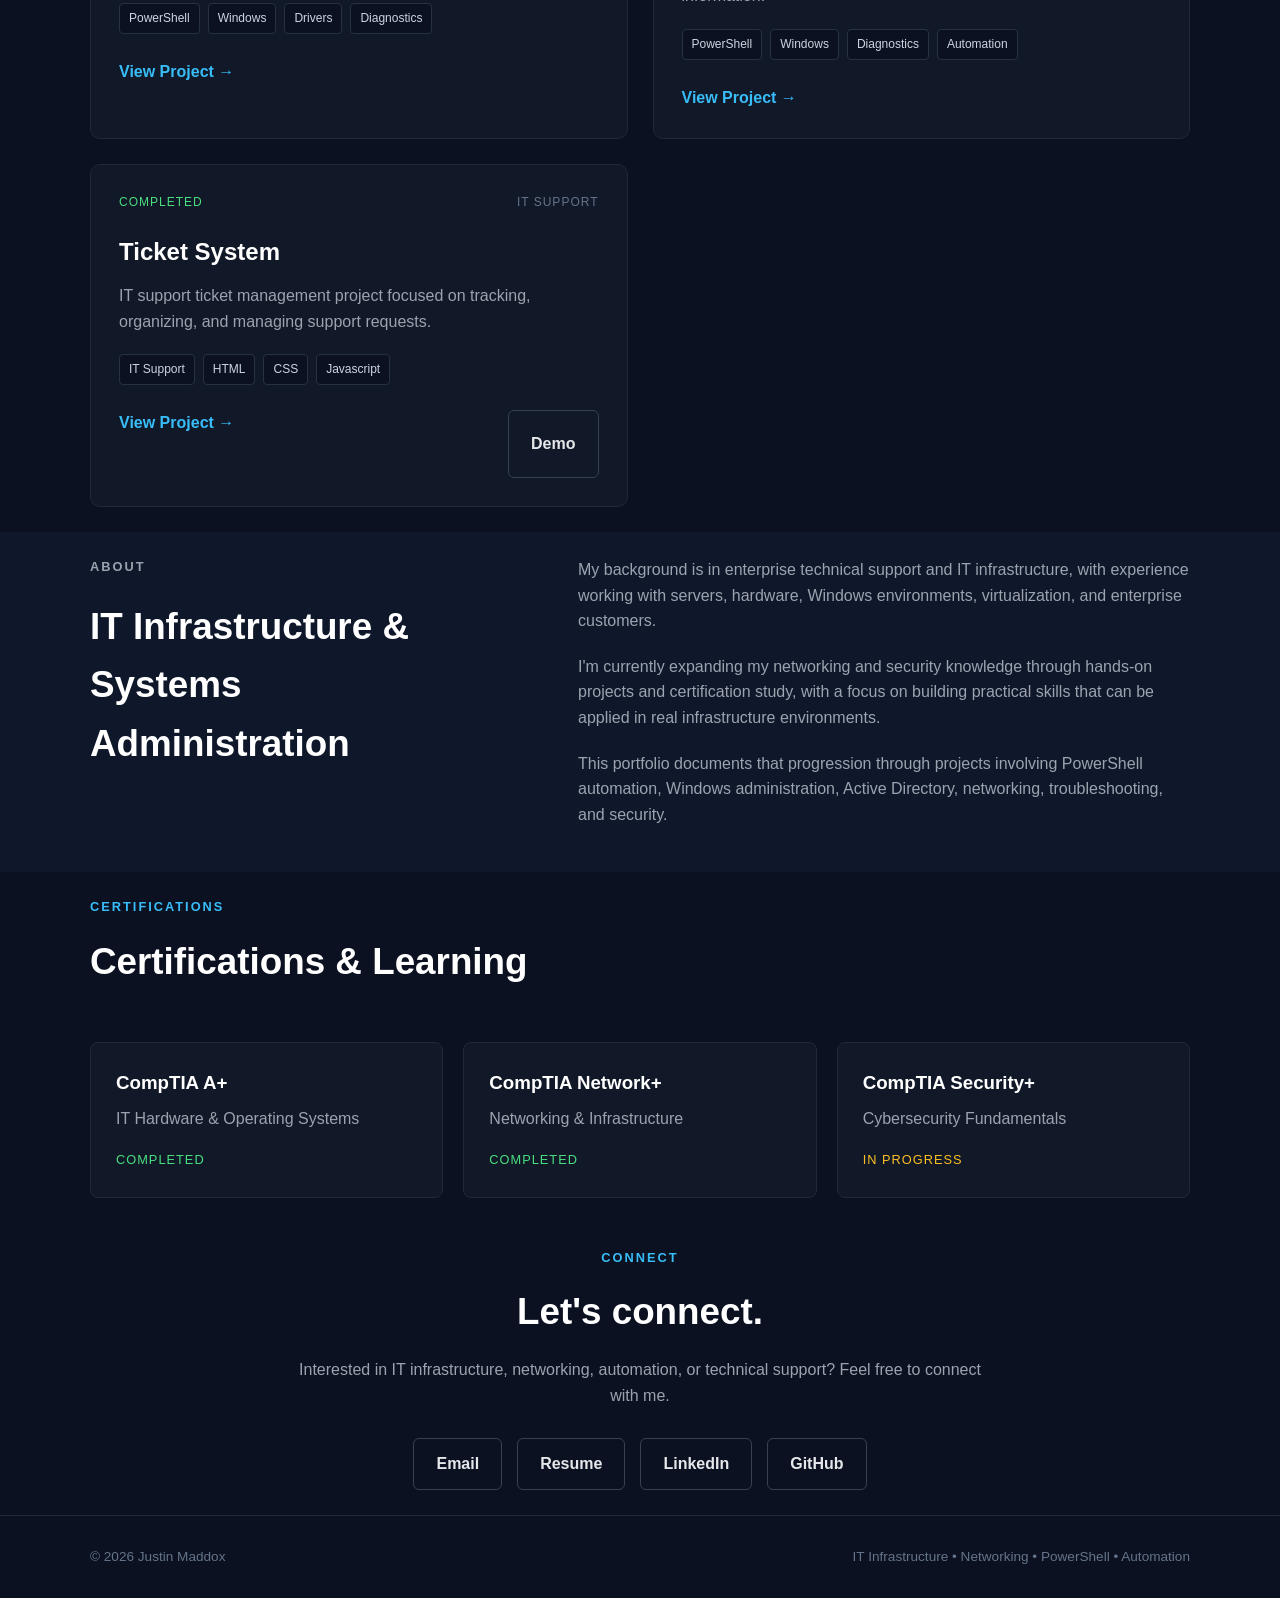
==== commit 78472d53: "Updated portfolio project" ====
--- a/index.html
+++ b/index.html
@@ -65,6 +65,7 @@
                     <span>Active Directory</span>
                     <span>Group Policy</span>
                     <span>Networking</span>
+                    <span>Security</span>
                     <span>IT Support</span>
                     <span>Automation</span>
                 </div>
@@ -89,8 +90,40 @@
 
                 <div class="project-grid">
 
+                    <!-- Network Project -->
+                    <article class="project-card upcoming">
+
+                        <div class="project-header">
+                            <span class="project-status completed">Completed</span>
+                            <span class="project-type">Networking</span>
+                        </div>
+
+                        <h3>Wireshark Network Analysis</h3>
+
+                        <p>
+                            Hands-on networking project focused on TCP/IP, subnetting,
+                            DNS, DHCP, routing, connectivity troubleshooting, and
+                            packet analysis using Wireshark.
+                        </p>
+
+                        <div class="tags">
+                            <span>Wireshark</span>
+                            <span>Packet Analysis</span>
+                            <span>TCP/IP</span>
+                            <span>PowerShell</span>
+                        </div>
+
+                        <a
+                            href="https://github.com/jus7591/Wireshark-Network-Analysis"
+                            target="_blank"
+                            class="project-link">
+                            View Project →
+                        </a>
+
+                    </article>
+
                     <!-- AD & GPO Auditor -->
-                    <article class="project-card featured">
+                    <article class="project-card">
                        
                         <div class="project-header">
                             <span class="project-status completed">Completed</span>
@@ -203,8 +236,9 @@
 
                         <div class="tags">
                             <span>IT Support</span>
-                            <span>Ticketing</span>
-                            <span>Troubleshooting</span>
+                            <span>HTML</span>
+                            <span>CSS</span>
+                            <span>Javascript</span>
                         </div>
 
                         <a
@@ -213,36 +247,13 @@
                             class="project-link">
                             View Project →
                         </a>
-
-                    </article>
-
-
-                    <!-- Network Project -->
-                    <article class="project-card upcoming">
-
-                        <div class="project-header">
-                            <span class="project-status planned">In Progress</span>
-                            <span class="project-type">Networking</span>
-                        </div>
-
-                        <h3>Network Troubleshooting Lab</h3>
-
-                        <p>
-                            Hands-on networking project focused on TCP/IP, subnetting,
-                            DNS, DHCP, routing, connectivity troubleshooting, and
-                            packet analysis using Wireshark.
-                        </p>
-
-                        <div class="tags">
-                            <span>Network+</span>
-                            <span>TCP/IP</span>
-                            <span>PowerShell</span>
-                            <span>Wireshark</span>
-                        </div>
-
-                        <span class="project-link disabled">
-                            Coming Soon
-                        </span>
+                        <a
+                            href="https://ticket-system-justin.netlify.app/"
+                            target="_blank"
+                            class="button demo secondary">
+                            Demo
+
+                        </a>
 
                     </article>
 
@@ -307,13 +318,13 @@
                     <div class="cert-card">
                         <h3>CompTIA Network+</h3>
                         <p>Networking & Infrastructure</p>
-                        <span class="cert-status in-progress">In Progress</span>
+                        <span class="cert-status">Completed</span>
                     </div>
 
                     <div class="cert-card">
                         <h3>CompTIA Security+</h3>
                         <p>Cybersecurity Fundamentals</p>
-                        <span class="cert-status planned">Planned</span>
+                        <span class="cert-status in-progress">In Progress</span>
                     </div>
 
                 </div>
--- a/style.css
+++ b/style.css
@@ -1,4 +1,3 @@
-```css
 /* =========================================================
    Base
 ========================================================= */
@@ -123,6 +122,16 @@
     border-radius: 6px;
     font-weight: 600;
     transition: all 0.2s ease;
+}
+
+.button.demo {
+    padding: 20px 22px;
+    border-radius: 6px;
+    font-weight: 600;
+    transition: all 0.2s ease;
+    border: 1px solid #374151;
+    color: #e5e7eb;
+    float: right;
 }
 
 .button.primary {
@@ -466,7 +475,6 @@
     }
 }
 
-```css
 /* =========================================================
    AD & GPO Auditor Project Page
    Scoped to .project-page so it does not affect homepage
